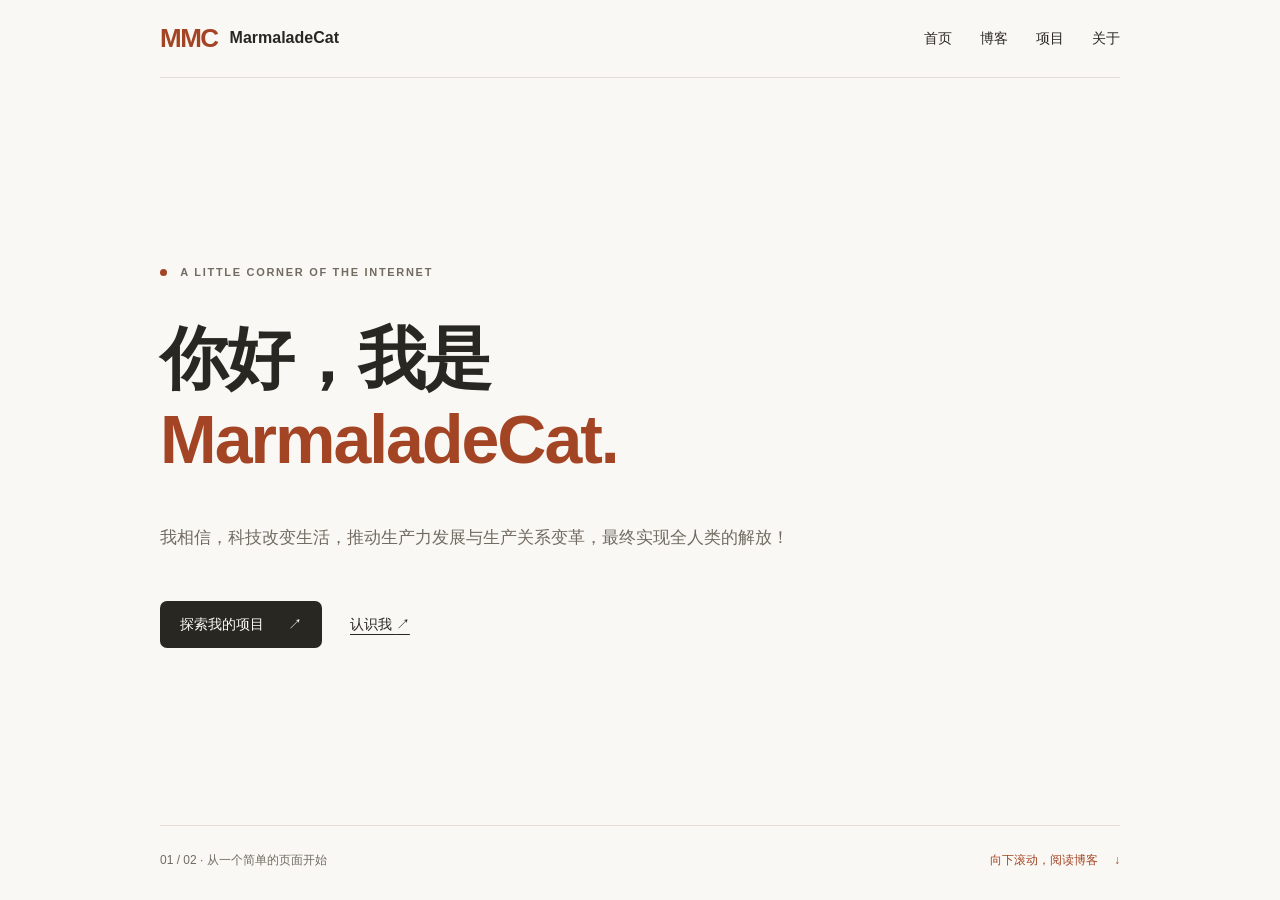
==== index.html @ 0cda33d2 "Create personal website with projects and blog" ====
<!doctype html>
<html lang="zh-CN">
  <head>
    <meta charset="utf-8">
    <meta name="viewport" content="width=device-width, initial-scale=1">
    <meta name="description" content="MarmaladeCat 的个人主页，记录项目、学习与探索。">
    <meta name="theme-color" content="#faf8f4">
    <title>MarmaladeCat · 个人主页</title>
    <link rel="icon" href="./favicon.svg" type="image/svg+xml">
    <link rel="stylesheet" href="./styles.css">
  </head>
  <body class="home-body">
    <a class="skip-link" href="#home">跳转到主要内容</a>
    <div class="home-shell">
      <header class="site-header page home-header">
        <a class="brand" href="./" aria-label="MarmaladeCat 首页">
          <span class="brand-mark" aria-hidden="true">MMC</span>
          <span>MarmaladeCat</span>
        </a>
        <nav aria-label="主导航">
          <a href="#home">首页</a>
          <a href="#writing">博客</a>
          <a href="./projects.html">项目</a>
          <a href="./about.html">关于</a>
        </nav>
      </header>

      <main class="home-pages" id="main" tabindex="0" aria-label="首页与博客列表，可上下滚动切换">
        <section class="screen page" id="home" aria-labelledby="intro-title" tabindex="-1">
          <div class="screen-content hero">
            <p class="eyebrow"><span class="status-dot" aria-hidden="true"></span> A LITTLE CORNER OF THE INTERNET</p>
            <h1 id="intro-title">你好，我是<br><span>MarmaladeCat.</span></h1>
            <p class="hero-description">我相信，科技改变生活，推动生产力发展与生产关系变革，最终实现全人类的解放！</p>
            <div class="hero-actions">
              <a class="button" href="./projects.html">探索我的项目 <span aria-hidden="true">↗</span></a>
              <a class="text-link" href="./about.html">认识我 <span aria-hidden="true">↗</span></a>
            </div>
          </div>
          <footer class="screen-footer">
            <span>01 / 02 <span class="footer-note">· 从一个简单的页面开始</span></span>
            <a class="screen-switch" href="#writing">向下滚动，阅读博客 <span aria-hidden="true">↓</span></a>
          </footer>
        </section>

        <section class="screen page" id="writing" aria-labelledby="writing-title" tabindex="-1">
          <div class="screen-content">
            <header class="view-heading">
              <p class="eyebrow">NOTES & STORIES</p>
              <h2 id="writing-title">博客与记录<span class="heading-dot">.</span></h2>
              <p class="muted">记录项目，也记录一路上的思考。</p>
            </header>
            <div class="post-list">
              <article class="post-panel">
                <div class="post-meta"><time datetime="2026-11-08">2026.11.08</time><span>项目介绍</span></div>
                <div>
                  <h3><a href="./blog/openasr.html">从说话到输入：认识 OpenASRInput 与 OpenASRPortal <span aria-hidden="true">↗</span></a></h3>
                  <p class="muted">一个负责把语音变成日常输入，一个负责连接识别服务。介绍这两个开源项目的分工，以及如何搭配使用。</p>
                  <a class="text-link" href="./blog/openasr.html">阅读全文 →</a>
                </div>
              </article>
            </div>
          </div>
          <footer class="screen-footer">
            <span>02 / 02 <span class="footer-note">· © MarmaladeCat</span></span>
            <a class="screen-switch" href="#home">回到首页 <span aria-hidden="true">↑</span></a>
          </footer>
        </section>
      </main>
    </div>
  </body>
</html>
---- styles.css ----
:root {
  color-scheme: light;
  --background: #faf8f4;
  --surface: #fffdf9;
  --text: #292722;
  --muted: #716b62;
  --accent: #a34524;
  --line: #e3ddd3;
}

* { box-sizing: border-box; }
html { scroll-behavior: smooth; scroll-padding-top: 32px; }
body {
  margin: 0;
  background: var(--background);
  color: var(--text);
  font-family: -apple-system, BlinkMacSystemFont, "Segoe UI", "PingFang SC", "Microsoft YaHei", sans-serif;
  font-size: 16px;
  line-height: 1.8;
  -webkit-font-smoothing: antialiased;
}
a { color: inherit; text-underline-offset: 5px; }
a:hover { color: var(--accent); }
a:focus-visible { outline: 2px solid var(--accent); outline-offset: 6px; }
::selection { background: #f2d6bc; }
.page { max-width: 1040px; margin: 0 auto; padding: 0 40px; }
.skip-link { position: fixed; z-index: 10; top: 12px; left: 16px; padding: 8px 16px; background: var(--surface); transform: translateY(-160%); }
.skip-link:focus { transform: translateY(0); }
.site-header, .brand, nav, .hero-actions, .project-top, .site-footer { display: flex; align-items: center; }
.site-header { justify-content: space-between; gap: 24px; padding: 30px 0; border-bottom: 1px solid var(--line); }
.brand { gap: 12px; font-weight: 650; text-decoration: none; }
.brand-mark { color: var(--accent); font-size: 26px; font-weight: 800; letter-spacing: -1.5px; line-height: 1; }
nav { gap: 28px; font-size: 14px; }
nav a { text-decoration: none; }
nav a[aria-current="page"] { color: var(--accent); text-decoration: underline; }
.eyebrow { font-size: 11px; font-weight: 600; letter-spacing: 1.7px; color: var(--muted); }
.status-dot { display: inline-block; width: 7px; height: 7px; margin-right: 9px; border-radius: 50%; background: var(--accent); }
h1 { margin: 24px 0; font-size: clamp(38px, 6.5vw, 68px); line-height: 1.2; letter-spacing: -2px; font-weight: 650; }
h1 span { color: var(--accent); }
.hero-description { color: var(--muted); font-size: 17px; line-height: 1.9; }
.hero-actions { flex-wrap: wrap; gap: 28px; margin-top: 30px; }
.button { display: inline-flex; align-items: center; gap: 24px; padding: 11px 20px; border-radius: 7px; color: var(--surface); background: var(--text); font-size: 14px; text-decoration: none; }
.button:hover { color: var(--surface); background: var(--accent); }
.text-link { font-size: 14px; font-weight: 500; }
h2 { margin: 0; font-size: 18px; font-weight: 600; }
.muted { color: var(--muted); }
.tags { display: flex; gap: 10px; flex-wrap: wrap; margin-top: 22px; }
.tags span { padding: 3px 12px; border-radius: 5px; background: #efeae2; color: #625747; font-size: 12px; }
.project-card, .info-panel { background: var(--surface); border: 1px solid var(--line); border-radius: 12px; padding: 28px; min-width: 0; }
.project-top { justify-content: space-between; gap: 12px; flex-wrap: wrap; }
.project-status { font-size: 11px; color: var(--accent); }
h3 { margin: 16px 0 10px; font-size: 21px; }
h3 a { text-decoration: none; }
h3 a span { display: inline-block; margin-left: 8px; color: var(--accent); }
.project-card p { color: var(--muted); font-size: 14px; }
.site-footer { justify-content: space-between; flex-wrap: wrap; gap: 16px; border-top: 1px solid var(--line); margin-top: 24px; padding: 24px 0 36px; color: var(--muted); font-size: 12px; }
.site-footer a { text-decoration: none; }
.home-body { overflow: hidden; }
.home-shell { height: 100vh; height: 100dvh; display: flex; flex-direction: column; }
.home-header { width: calc(100% - 80px); max-width: 960px; padding: 24px 0; flex-shrink: 0; }
.home-pages { flex: 1; min-height: 0; overflow-y: auto; scroll-snap-type: y mandatory; scroll-behavior: smooth; scrollbar-width: thin; }
.home-pages:focus-visible { outline: 2px solid var(--accent); outline-offset: -2px; }
.screen { min-height: 100%; display: flex; flex-direction: column; scroll-snap-align: start; scroll-snap-stop: always; padding-top: 32px; padding-bottom: 24px; }
.screen-content { flex: 1; display: flex; flex-direction: column; justify-content: center; padding: 24px 0 48px; }
.hero .eyebrow { margin-top: 0; }
.screen-footer { display: flex; justify-content: space-between; align-items: center; flex-wrap: wrap; gap: 16px; border-top: 1px solid var(--line); padding-top: 20px; color: var(--muted); font-size: 12px; }
.screen-switch { display: inline-flex; gap: 16px; align-items: center; color: var(--accent); text-decoration: none; padding: 4px 0; }
.view-heading { margin-bottom: 32px; }
.view-heading h1, .view-heading h2 { margin: 12px 0; font-size: clamp(32px, 4.5vw, 48px); line-height: 1.3; letter-spacing: -1px; font-weight: 650; }
.view-heading p { margin: 8px 0; }
.heading-dot { color: var(--accent); }
.post-panel { display: grid; grid-template-columns: 140px minmax(0, 1fr); gap: 28px; padding: 28px; background: var(--surface); border: 1px solid var(--line); border-radius: 12px; }
.post-panel + .post-panel { margin-top: 18px; }
.post-meta { display: flex; flex-direction: column; gap: 8px; color: var(--muted); font-size: 12px; }
.post-meta span { color: var(--accent); }
.post-panel h3 { margin: 0 0 12px; font-size: 22px; line-height: 1.6; }
.post-panel p { font-size: 14px; margin: 0 0 20px; }
.document-shell { min-height: 100vh; min-height: 100dvh; display: flex; flex-direction: column; }
.view-main { flex: 1; padding: 48px 0; }
.project-grid { display: grid; grid-template-columns: repeat(2, minmax(0, 1fr)); gap: 24px; }
.project-card { display: flex; flex-direction: column; }
.project-icon { display: grid; place-items: center; width: 48px; height: 48px; background: #f3e7d9; color: var(--accent); border-radius: 12px; font-family: ui-monospace, monospace; font-weight: 700; }
.project-card .eyebrow { margin: 28px 0 10px; font-size: 10px; }
.project-card h2 { font-size: clamp(20px, 2.5vw, 26px); overflow-wrap: anywhere; }
.project-card h2 a { text-decoration: none; }
.project-card h2 span { color: var(--accent); }
.project-card .tags { margin: auto 0 24px; padding-top: 12px; }
.project-links, .view-links { display: flex; flex-wrap: wrap; gap: 20px; }
.project-links { border-top: 1px solid var(--line); padding-top: 20px; }
.view-links { margin-top: 28px; justify-content: space-between; }
.about-grid { display: grid; grid-template-columns: 1.3fr 1fr; gap: 24px; align-items: start; }
.info-panel h2 { font-size: 22px; margin-bottom: 16px; }
.profile-monogram { display: inline-block; color: var(--accent); font-size: 40px; font-weight: 800; letter-spacing: -2px; margin-bottom: 24px; }
.panel-link { display: inline-block; margin-top: 28px; }
.contact-list { margin-top: 28px; }
.contact-list dt { color: var(--muted); font-size: 12px; margin-top: 24px; }
.contact-list dd { margin: 6px 0 0; overflow-wrap: anywhere; }
.email-link { display: inline-flex; align-items: center; justify-content: center; width: 44px; height: 44px; vertical-align: middle; border: 1px solid var(--line); border-radius: 10px; color: var(--accent); background: var(--surface); text-decoration: none; }
.email-link:hover { background: #f3e7d9; border-color: var(--accent); }
.article-main { max-width: 720px; margin: 0 auto; padding: 48px 0; overflow-wrap: anywhere; }
.article-header { margin: 36px 0; padding-bottom: 28px; border-bottom: 1px solid var(--line); }
.article-header h1 { font-size: clamp(28px, 4.5vw, 42px); line-height: 1.45; letter-spacing: -0.7px; }
.article-lead { color: var(--muted); font-size: 17px; }
.article-body { line-height: 1.95; }
.article-body h2 { margin: 36px 0 14px; font-size: 23px; }
.article-body p { margin: 0 0 18px; }
.article-body ul, .article-body ol { padding-left: 24px; }
.article-body li { margin: 10px 0; }
.article-body a { color: var(--accent); }
.article-end { margin-top: 36px; padding-top: 24px; border-top: 1px solid var(--line); color: var(--muted); font-size: 14px; }

@media (max-width: 680px) {
  .page { padding: 0 24px; }
  .site-header { padding: 22px 0; flex-wrap: wrap; gap: 16px; }
  nav { gap: 24px; }
  h1 { letter-spacing: -1.5px; }
  .hero-description { font-size: 15px; }
  .home-header { width: calc(100% - 48px); padding: 18px 0; gap: 12px; }
  .home-header nav { gap: 20px; }
  .screen { padding-top: 20px; padding-bottom: 20px; }
  .screen-content { padding: 12px 0 32px; }
  .hero h1 { font-size: clamp(32px, 8.8vw, 52px); }
  .hero .eyebrow { font-size: 9px; letter-spacing: 1px; }
  .footer-note { display: none; }
  .post-panel, .project-grid, .about-grid { grid-template-columns: minmax(0, 1fr); }
  .post-panel, .project-card, .info-panel { padding: 22px; }
  .post-panel { gap: 16px; }
  .post-meta { flex-direction: row; gap: 20px; }
  .post-panel h3 { font-size: 19px; }
  .view-main { padding: 32px 0; }
  .site-footer { justify-content: flex-start; }
}

@media (max-height: 600px) {
  .screen { padding-top: 12px; padding-bottom: 12px; }
  .screen-content { padding: 0 0 12px; }
  .hero h1 { font-size: 36px; margin: 12px 0; }
  .hero-description { margin: 8px 0; }
  .hero-actions { margin-top: 16px; }
  .screen .view-heading { margin-bottom: 12px; }
  .screen .view-heading h2 { font-size: 28px; margin: 8px 0; }
  .screen .view-heading > .muted { font-size: 14px; }
  .screen .post-panel { padding: 16px; gap: 10px; }
  .screen .post-panel h3 { font-size: 17px; line-height: 1.5; }
  .screen .post-panel p { font-size: 13px; line-height: 1.6; margin-bottom: 12px; }
  .screen-footer { padding-top: 12px; }
}

@media (prefers-reduced-motion: reduce) {
  html, .home-pages { scroll-behavior: auto; }
}
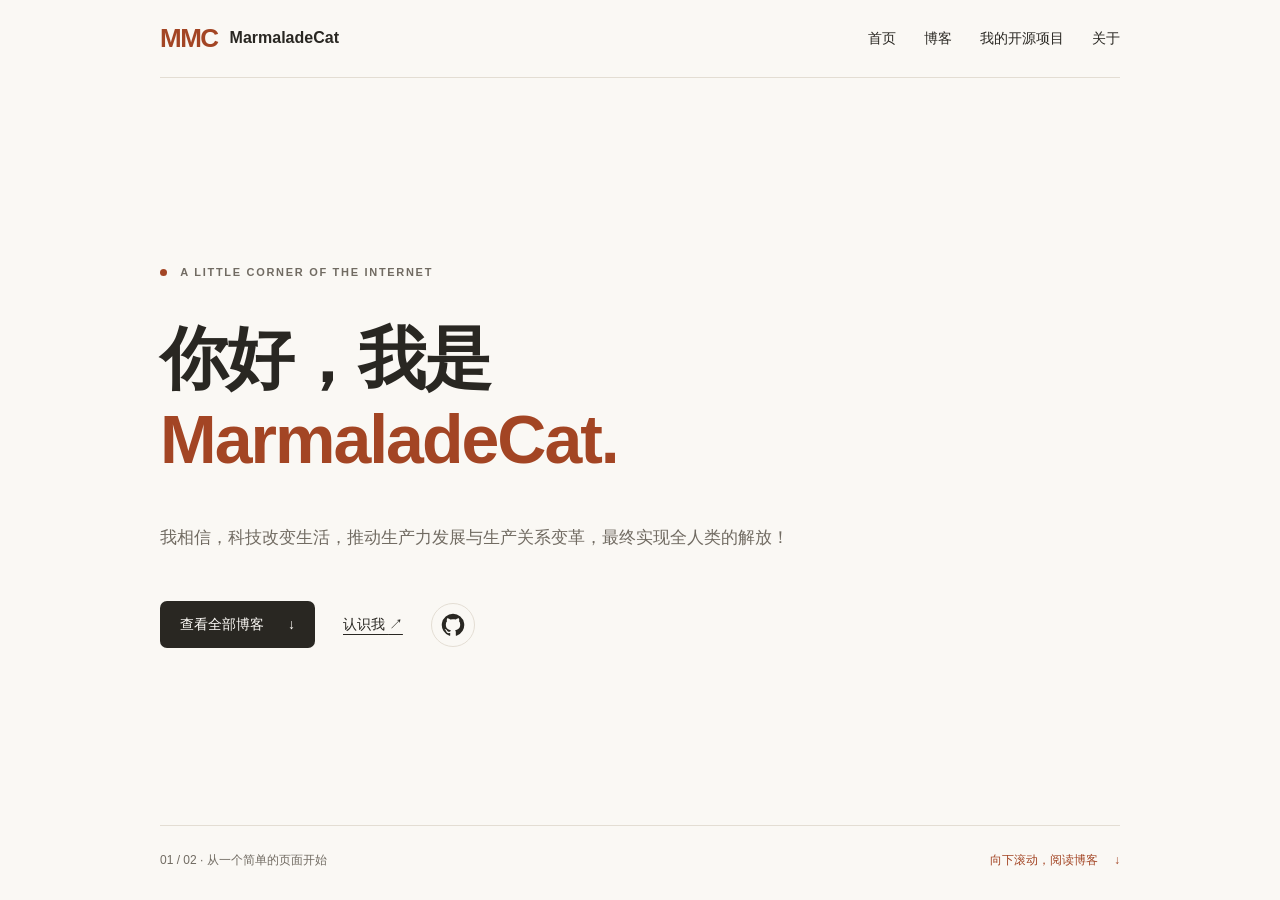
==== commit 4858f863: "Add OpenASR blog tutorials and improve site navigation" ====
--- a/index.html
+++ b/index.html
@@ -8,6 +8,9 @@
     <title>MarmaladeCat · 个人主页</title>
     <link rel="icon" href="./favicon.svg" type="image/svg+xml">
     <link rel="stylesheet" href="./styles.css">
+    <script src="./site.js" defer></script>
+    <script src="./blog/index.js" defer></script>
+    <script src="./home.js" defer></script>
   </head>
   <body class="home-body">
     <a class="skip-link" href="#home">跳转到主要内容</a>
@@ -20,7 +23,7 @@
         <nav aria-label="主导航">
           <a href="#home">首页</a>
           <a href="#writing">博客</a>
-          <a href="./projects.html">项目</a>
+          <a href="./projects.html">我的开源项目</a>
           <a href="./about.html">关于</a>
         </nav>
       </header>
@@ -32,8 +35,11 @@
             <h1 id="intro-title">你好，我是<br><span>MarmaladeCat.</span></h1>
             <p class="hero-description">我相信，科技改变生活，推动生产力发展与生产关系变革，最终实现全人类的解放！</p>
             <div class="hero-actions">
-              <a class="button" href="./projects.html">探索我的项目 <span aria-hidden="true">↗</span></a>
+              <a class="button" href="#writing">查看全部博客 <span aria-hidden="true">↓</span></a>
               <a class="text-link" href="./about.html">认识我 <span aria-hidden="true">↗</span></a>
+              <a class="github-link" href="https://github.com/MarmaladeCat" aria-label="MarmaladeCat 的 GitHub 主页" title="GitHub 主页">
+                <svg xmlns="http://www.w3.org/2000/svg" width="24" height="24" viewBox="0 0 24 24" fill="currentColor" aria-hidden="true" focusable="false"><path d="M12 .75a11.25 11.25 0 0 0-3.56 21.92c.56.1.77-.24.77-.54v-2.1c-3.13.68-3.79-1.33-3.79-1.33-.51-1.3-1.25-1.65-1.25-1.65-1.02-.7.08-.69.08-.69 1.13.08 1.73 1.16 1.73 1.16 1 1.72 2.64 1.22 3.28.93.1-.73.4-1.22.72-1.5-2.5-.28-5.13-1.25-5.13-5.56 0-1.23.44-2.23 1.16-3.02-.12-.28-.5-1.43.11-2.98 0 0 .95-.3 3.1 1.15A10.8 10.8 0 0 1 12 6.16c.96 0 1.92.13 2.82.38 2.15-1.46 3.1-1.15 3.1-1.15.61 1.55.23 2.7.11 2.98.72.79 1.16 1.79 1.16 3.02 0 4.32-2.63 5.28-5.14 5.56.4.35.76 1.03.76 2.08v3.1c0 .3.2.65.78.54A11.25 11.25 0 0 0 12 .75Z"/></svg>
+              </a>
             </div>
           </div>
           <footer class="screen-footer">
@@ -42,23 +48,52 @@
           </footer>
         </section>
 
-        <section class="screen page" id="writing" aria-labelledby="writing-title" tabindex="-1">
+        <section class="screen page blog-screen" id="writing" aria-labelledby="writing-title" tabindex="-1">
           <div class="screen-content">
             <header class="view-heading">
-              <p class="eyebrow">NOTES & STORIES</p>
-              <h2 id="writing-title">博客与记录<span class="heading-dot">.</span></h2>
-              <p class="muted">记录项目，也记录一路上的思考。</p>
+              <p class="eyebrow">BLOG</p>
+              <h2 id="writing-title">博客<span class="heading-dot">.</span></h2>
+              <p class="muted">按主题浏览项目介绍、操作教程与技术笔记。</p>
             </header>
-            <div class="post-list">
-              <article class="post-panel">
-                <div class="post-meta"><time datetime="2026-11-08">2026.11.08</time><span>项目介绍</span></div>
-                <div>
-                  <h3><a href="./blog/openasr.html">从说话到输入：认识 OpenASRInput 与 OpenASRPortal <span aria-hidden="true">↗</span></a></h3>
-                  <p class="muted">一个负责把语音变成日常输入，一个负责连接识别服务。介绍这两个开源项目的分工，以及如何搭配使用。</p>
-                  <a class="text-link" href="./blog/openasr.html">阅读全文 →</a>
+            <nav class="category-links" aria-label="博客分类"><a href="#openasr">01 · OpenASR <span>4 篇</span></a></nav>
+            <section class="blog-category" id="openasr" data-group="01" aria-labelledby="openasr-title">
+              <details class="category-disclosure" open>
+                <summary class="category-heading"><h3 id="openasr-title">01 · OpenASR <span class="category-count">4 篇</span></h3></summary>
+                <p class="category-description">语音输入与识别服务：从了解功能，到安装、接入和日常使用。</p>
+                <label class="blog-sort" hidden>排序
+                  <select aria-label="OpenASR 文章排序" data-blog-sort>
+                    <option value="order">默认顺序</option>
+                    <option value="published-desc">发布日期：从新到旧</option>
+                    <option value="published-asc">发布日期：从旧到新</option>
+                    <option value="updated-desc">更新时间：从新到旧</option>
+                    <option value="updated-asc">更新时间：从旧到新</option>
+                  </select>
+                </label>
+                <div class="blog-card-grid">
+                  <article class="blog-card" data-order="1">
+                    <h4><a href="./blog/01-01-openasr-guide.html">01 · OpenASR 软件介绍与使用</a></h4>
+                    <p>介绍 Input 与 Portal 的功能、设计架构，以及听写、语音改写、热词和日常管理。</p>
+                    <footer class="blog-dates"><span>发布 <time data-published datetime="2026-11-11">2026.11.11</time></span><span>更新 <time data-updated datetime="2026-11-12">2026.11.12</time></span></footer>
+                  </article>
+                  <article class="blog-card" data-order="2">
+                    <h4><a href="./blog/01-02-openasr-installation.html">02 · OpenASR 安装与配置</a></h4>
+                    <p>按系统和处理器选择安装包，完成 Windows、Linux 或 Docker 安装与首次配置。</p>
+                    <footer class="blog-dates"><span>发布 <time data-published datetime="2026-11-11">2026.11.11</time></span><span>更新 <time data-updated datetime="2026-11-12">2026.11.12</time></span></footer>
+                  </article>
+                  <article class="blog-card" data-order="3">
+                    <h4><a href="./blog/01-03-openasr-connections.html">03 · Portal 上下游接入配置</a></h4>
+                    <p>配置四种云端识别上游，接入 Input 或自定义客户端，并管理代理与授权。</p>
+                    <footer class="blog-dates"><span>发布 <time data-published datetime="2026-11-11">2026.11.11</time></span><span>更新 <time data-updated datetime="2026-11-12">2026.11.12</time></span></footer>
+                  </article>
+                  <article class="blog-card" data-order="4">
+                    <h4><a href="./blog/01-04-openasr.html">04 · 认识 OpenASR</a></h4>
+                    <p>简要了解系统语音输入工具与识别网关的分工，以及两个项目如何配合。</p>
+                    <footer class="blog-dates"><span>发布 <time data-published datetime="2026-11-08">2026.11.08</time></span><span>更新 <time data-updated datetime="2026-11-12">2026.11.12</time></span></footer>
+                  </article>
                 </div>
-              </article>
-            </div>
+                <p class="sort-status" role="status" aria-live="polite"></p>
+              </details>
+            </section>
           </div>
           <footer class="screen-footer">
             <span>02 / 02 <span class="footer-note">· © MarmaladeCat</span></span>
--- a/styles.css
+++ b/styles.css
@@ -6,10 +6,11 @@
   --muted: #716b62;
   --accent: #a34524;
   --line: #e3ddd3;
+  --site-header-height: 90px;
 }
 
 * { box-sizing: border-box; }
-html { scroll-behavior: smooth; scroll-padding-top: 32px; }
+html { scroll-behavior: smooth; scroll-padding-top: calc(var(--site-header-height) + 24px); }
 body {
   margin: 0;
   background: var(--background);
@@ -27,10 +28,12 @@
 .skip-link { position: fixed; z-index: 10; top: 12px; left: 16px; padding: 8px 16px; background: var(--surface); transform: translateY(-160%); }
 .skip-link:focus { transform: translateY(0); }
 .site-header, .brand, nav, .hero-actions, .project-top, .site-footer { display: flex; align-items: center; }
-.site-header { justify-content: space-between; gap: 24px; padding: 30px 0; border-bottom: 1px solid var(--line); }
-.brand { gap: 12px; font-weight: 650; text-decoration: none; }
+.site-header { position: sticky; top: 0; z-index: 5; flex-shrink: 0; background: var(--background); justify-content: space-between; gap: 24px; padding: 30px 0; border-bottom: 1px solid var(--line); }
+.brand { flex-shrink: 0; gap: 12px; font-weight: 650; text-decoration: none; }
 .brand-mark { color: var(--accent); font-size: 26px; font-weight: 800; letter-spacing: -1.5px; line-height: 1; }
 nav { gap: 28px; font-size: 14px; }
+.site-header nav { flex-wrap: wrap; row-gap: 12px; }
+.site-header nav a { white-space: nowrap; }
 nav a { text-decoration: none; }
 nav a[aria-current="page"] { color: var(--accent); text-decoration: underline; }
 .eyebrow { font-size: 11px; font-weight: 600; letter-spacing: 1.7px; color: var(--muted); }
@@ -56,13 +59,18 @@
 .site-footer { justify-content: space-between; flex-wrap: wrap; gap: 16px; border-top: 1px solid var(--line); margin-top: 24px; padding: 24px 0 36px; color: var(--muted); font-size: 12px; }
 .site-footer a { text-decoration: none; }
 .home-body { overflow: hidden; }
-.home-shell { height: 100vh; height: 100dvh; display: flex; flex-direction: column; }
+.home-shell { position: fixed; inset: 0; height: 100vh; height: 100dvh; display: flex; flex-direction: column; overflow: hidden; }
 .home-header { width: calc(100% - 80px); max-width: 960px; padding: 24px 0; flex-shrink: 0; }
 .home-pages { flex: 1; min-height: 0; overflow-y: auto; scroll-snap-type: y mandatory; scroll-behavior: smooth; scrollbar-width: thin; }
+.home-pages.is-flipping { scroll-snap-type: none; scroll-behavior: auto; }
 .home-pages:focus-visible { outline: 2px solid var(--accent); outline-offset: -2px; }
 .screen { min-height: 100%; display: flex; flex-direction: column; scroll-snap-align: start; scroll-snap-stop: always; padding-top: 32px; padding-bottom: 24px; }
 .screen-content { flex: 1; display: flex; flex-direction: column; justify-content: center; padding: 24px 0 48px; }
 .hero .eyebrow { margin-top: 0; }
+.github-link { display: inline-flex; align-items: center; justify-content: center; width: 44px; height: 44px; border: 1px solid var(--line); border-radius: 50%; text-decoration: none; }
+.github-link:hover { background: var(--surface); border-color: var(--accent); }
+.blog-screen { width: 100%; }
+.blog-screen .screen-content { justify-content: flex-start; }
 .screen-footer { display: flex; justify-content: space-between; align-items: center; flex-wrap: wrap; gap: 16px; border-top: 1px solid var(--line); padding-top: 20px; color: var(--muted); font-size: 12px; }
 .screen-switch { display: inline-flex; gap: 16px; align-items: center; color: var(--accent); text-decoration: none; padding: 4px 0; }
 .view-heading { margin-bottom: 32px; }
@@ -108,9 +116,105 @@
 .article-body li { margin: 10px 0; }
 .article-body a { color: var(--accent); }
 .article-end { margin-top: 36px; padding-top: 24px; border-top: 1px solid var(--line); color: var(--muted); font-size: 14px; }
+.article-body h3 { margin: 28px 0 12px; font-size: 19px; }
+.article-body h2, .article-body h3 { scroll-margin-top: 24px; }
+.article-body code { padding: 2px 5px; border-radius: 4px; background: #efeae2; font-family: ui-monospace, SFMono-Regular, Consolas, monospace; font-size: 0.88em; }
+.article-body pre { max-width: 100%; overflow-x: auto; padding: 20px; border: 1px solid var(--line); border-radius: 8px; background: var(--surface); line-height: 1.65; }
+.article-body pre code { padding: 0; background: none; font-size: 13px; overflow-wrap: normal; }
+.article-body kbd { padding: 2px 6px; border: 1px solid var(--line); border-bottom-width: 2px; border-radius: 4px; background: var(--surface); font-family: inherit; font-size: 0.85em; white-space: nowrap; }
+.article-toc { display: block; margin: 28px 0; padding: 20px 24px; border-radius: 10px; background: #f0ebe3; font-size: 14px; }
+.article-toc h2 { margin: 0 0 10px; font-size: 16px; }
+.article-toc ol { margin: 0; }
+.article-toc li { margin: 5px 0; }
+.article-note { margin: 24px 0; padding: 18px 22px; border-left: 3px solid var(--accent); background: #f3ede3; font-size: 14px; }
+.article-note p:last-child { margin-bottom: 0; }
+.table-scroll { max-width: 100%; overflow-x: auto; margin: 22px 0; border: 1px solid var(--line); border-radius: 8px; }
+.table-scroll:focus-visible { outline: 2px solid var(--accent); outline-offset: 3px; }
+.article-body table { width: 100%; border-collapse: collapse; font-size: 14px; line-height: 1.75; }
+.article-body th, .article-body td { min-width: 110px; padding: 12px 14px; text-align: left; vertical-align: top; border-bottom: 1px solid var(--line); }
+.article-body th { background: #efeae2; font-weight: 600; }
+.article-body tr:last-child td { border-bottom: 0; }
+.article-body caption { padding: 12px; text-align: left; color: var(--muted); }
+.article-body figure { margin: 26px 0; }
+.article-body figcaption { margin-top: 12px; color: var(--muted); font-size: 13px; }
+.architecture-flow { display: grid; gap: 10px; padding: 22px; border-radius: 10px; background: #efeae2; text-align: center; }
+.architecture-flow .flow-node { padding: 12px; border-radius: 6px; background: var(--surface); }
+.architecture-flow small { display: block; color: var(--muted); }
+.flow-arrow { color: var(--accent); font-size: 14px; }
+.series-nav { display: flex; flex-wrap: wrap; justify-content: space-between; gap: 16px; margin-top: 36px; padding-top: 24px; border-top: 1px solid var(--line); font-size: 14px; }
+.series-list { list-style: none; padding: 0 !important; }
+.series-list > li { padding: 24px 0; border-bottom: 1px solid var(--line); }
+.series-list h2 { margin: 6px 0 12px; }
+.series-list .eyebrow { margin-bottom: 8px; color: var(--accent); }
+.series-list p:last-child { margin-bottom: 0; }
+.post-chapters { display: grid; grid-template-columns: repeat(2, minmax(0, 1fr)); gap: 8px 20px; margin: 0 0 18px; padding-left: 22px; font-size: 14px; }
+.source-list { font-size: 14px; }
+.category-links { margin: 0 0 36px; }
+.category-links a { padding: 7px 14px; border-radius: 6px; background: #efeae2; color: var(--accent); }
+.category-links span { margin-left: 12px; color: var(--muted); font-size: 12px; }
+.blog-category + .blog-category { margin-top: 36px; }
+.category-heading { display: flex; align-items: center; gap: 12px; cursor: pointer; list-style: none; border-radius: 6px; }
+.category-heading::-webkit-details-marker { display: none; }
+.category-heading::before { content: ""; width: 8px; height: 8px; flex-shrink: 0; margin: 0 4px; border-right: 2px solid var(--muted); border-bottom: 2px solid var(--muted); transform: rotate(-45deg); }
+.category-disclosure[open] > .category-heading::before { transform: rotate(45deg); }
+.category-heading:hover { color: var(--accent); }
+.category-heading:focus-visible { outline: 2px solid var(--accent); outline-offset: 6px; }
+.category-heading h2, .category-heading h3 { margin: 0; font-size: 26px; font-weight: 600; }
+.category-count { margin-left: 12px; color: var(--muted); font-size: 12px; font-weight: 400; white-space: nowrap; }
+.category-description { margin: 8px 0 24px; color: var(--muted); font-size: 14px; }
+.blog-card-grid { display: grid; grid-template-columns: repeat(2, minmax(0, 1fr)); gap: 20px; }
+.blog-card { min-width: 0; display: flex; flex-direction: column; padding: 28px; border: 1px solid var(--line); border-radius: 12px; background: var(--surface); }
+.blog-card h3, .blog-card h4 { font-size: 21px; line-height: 1.5; margin: 0 0 12px; }
+.blog-card h4 a { text-decoration: none; }
+.blog-card > p { color: var(--muted); font-size: 14px; margin: 0; }
+.blog-sort:not([hidden]) { display: flex; flex-wrap: wrap; align-items: center; justify-content: flex-end; gap: 12px; margin: 0 0 20px; color: var(--muted); font-size: 14px; }
+.blog-sort select { max-width: 100%; padding: 8px 12px; border: 1px solid var(--line); border-radius: 6px; background: var(--surface); color: var(--text); font: inherit; }
+.blog-sort select:focus-visible { outline: 2px solid var(--accent); outline-offset: 3px; }
+.blog-dates { display: flex; flex-wrap: wrap; gap: 4px 16px; margin-top: auto; padding-top: 20px; color: var(--muted); font-size: 12px; }
+.sort-status { position: absolute; width: 1px; height: 1px; padding: 0; overflow: hidden; clip-path: inset(50%); white-space: nowrap; }
+.article-page { max-width: 1440px; padding: 0 28px; }
+.article-layout { display: grid; grid-template-columns: minmax(180px, 1fr) minmax(0, 740px) minmax(180px, 1fr); gap: 32px; align-items: start; }
+.article-layout .article-main { width: 100%; max-width: none; min-width: 0; margin: 0; }
+.article-sidebar { position: sticky; top: calc(var(--site-header-height) + 24px); padding-top: 48px; min-width: 0; }
+.toc-disclosure > summary { font-size: 14px; font-weight: 650; cursor: pointer; color: var(--muted); margin-bottom: 12px; }
+.article-sidebar .article-toc { max-height: calc(100dvh - var(--site-header-height) - 140px); overflow-y: auto; overscroll-behavior: contain; scrollbar-width: thin; margin: 0; padding: 0 12px 0 0; background: transparent; border-radius: 0; font-size: 12px; line-height: 1.65; }
+.article-sidebar .article-toc ol { list-style: none; padding: 0; margin: 0; }
+.article-sidebar .article-toc ol ol { padding-left: 12px; border-left: 1px solid var(--line); margin-left: 3px; }
+.article-sidebar .article-toc li { margin: 2px 0; }
+.article-sidebar .article-toc a { display: block; padding: 6px 8px; border-radius: 4px; color: var(--muted); overflow-wrap: anywhere; }
+.article-sidebar .article-toc a:hover { color: var(--accent); background: #f0ebe3; }
+.article-sidebar .article-toc a[aria-current="location"] { color: var(--accent); background: #f0ebe3; font-weight: 650; }
+.article-body h2, .article-body h3, .article-header h1 { scroll-margin-top: 32px; }
+.article-body .screenshot { margin: 24px 0 32px; }
+.screenshot a { display: block; }
+.screenshot img { display: block; width: 100%; height: auto; border: 1px solid var(--line); border-radius: 8px; background: white; }
+.screenshot figcaption { line-height: 1.7; }
+.article-version { font-size: 13px; color: var(--muted); }
+
+@media (max-width: 1100px) {
+  .article-layout { display: block; max-width: 740px; margin: 0 auto; }
+  .article-sidebar { position: sticky; z-index: 3; top: var(--site-header-height); padding: 12px 0; background: var(--background); border-bottom: 1px solid var(--line); }
+  .toc-disclosure > summary { margin: 0; }
+  .toc-disclosure[open] > summary { margin-bottom: 12px; }
+  .article-sidebar .article-toc { max-height: min(55dvh, calc(100dvh - var(--site-header-height) - 80px)); font-size: 14px; }
+  .article-layout .article-main { padding-top: 28px; }
+  .article-body h2, .article-body h3, .article-header h1 { scroll-margin-top: 80px; }
+}
+
+@media print {
+  .site-header, .site-footer, .skip-link, .series-nav, .article-sidebar { display: none; }
+  .article-layout { display: block; }
+  .page, .article-main { max-width: none; padding: 0; }
+  body { background: white; color: black; }
+  .article-body pre { white-space: pre-wrap; overflow-wrap: anywhere; }
+  .table-scroll { overflow: visible; }
+}
 
 @media (max-width: 680px) {
+  :root { --site-header-height: 115px; }
   .page { padding: 0 24px; }
+  .blog-card-grid { grid-template-columns: minmax(0, 1fr); }
+  .blog-card { padding: 22px; }
   .site-header { padding: 22px 0; flex-wrap: wrap; gap: 16px; }
   nav { gap: 24px; }
   h1 { letter-spacing: -1.5px; }
